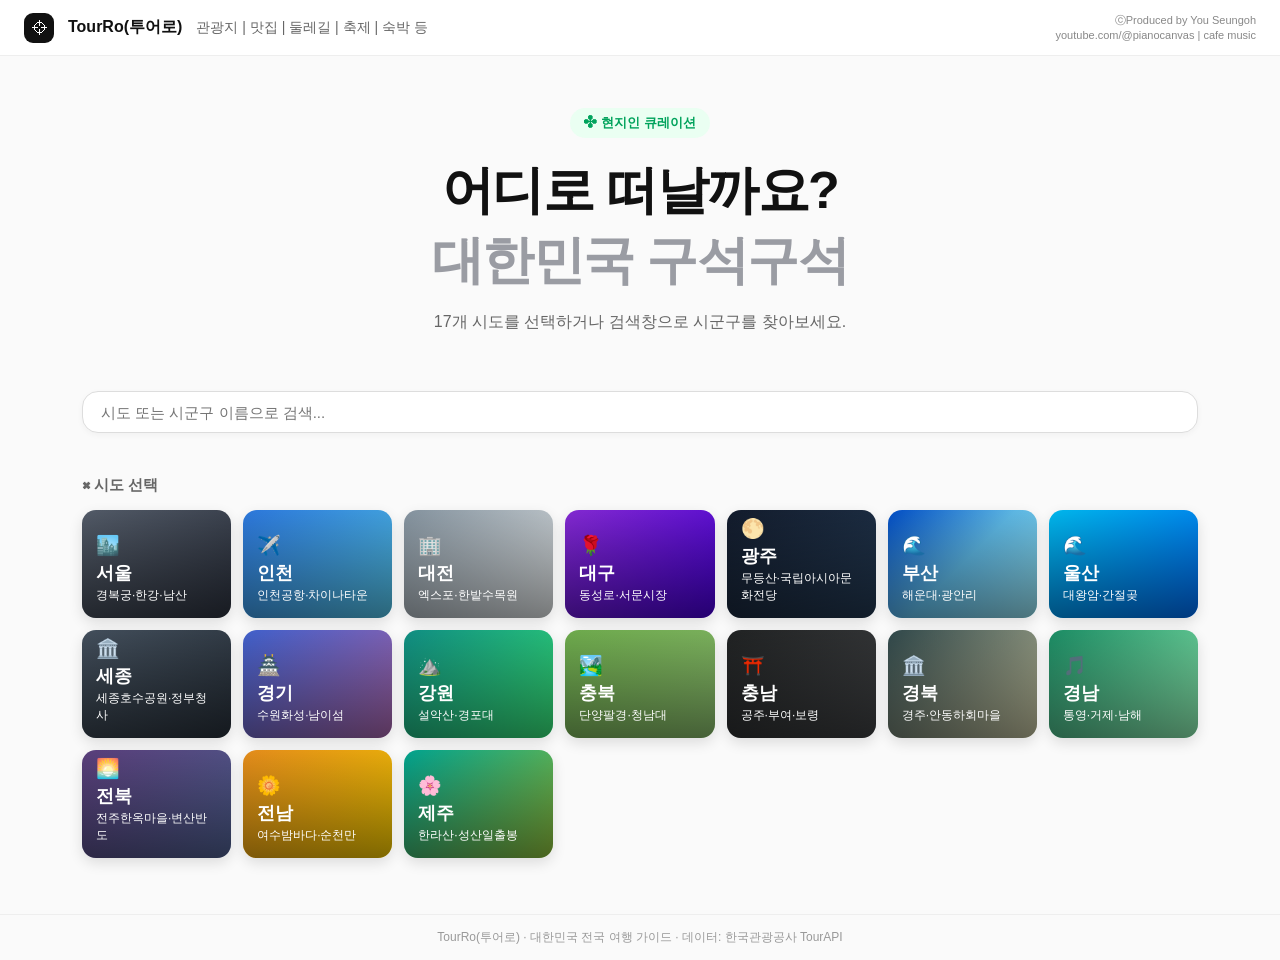
==== index.html @ e9c9a42f "TourGo first version" ====
<!DOCTYPE html>
<html lang="ko">
<head>
  <meta charset="UTF-8" />
  <meta name="viewport" content="width=device-width, initial-scale=1.0" />
  <title>TourRo(투어로) - 대한민국 구석구석</title>
  <meta name="description" content="한국관광공사 TourAPI 기반 대한민국 여행정보 서비스" />
  <link rel="stylesheet" href="css/style.css" />
</head>
<body>
  <header class="topbar">
    <a class="brand" href="index.html">
      <span class="logo">⌖</span>
      <strong>TourRo(투어로)</strong>
      <span class="brand-sub">관광지 | 맛집 | 둘레길 | 축제 | 숙박 등</span>
    </a>
    <div class="credit">ⓒProduced by You Seungoh<br>youtube.com/@pianocanvas | cafe music</div>
  </header>

  <main>
    <section class="hero">
      <div class="badge">✣ 현지인 큐레이션</div>
      <h1>어디로 떠날까요?</h1>
      <h2>대한민국 구석구석</h2>
      <p>17개 시도를 선택하거나 검색창으로 시군구를 찾아보세요.</p>
    </section>

    <section class="search-box">
      <input id="searchInput" type="search" placeholder="시도 또는 시군구 이름으로 검색..." autocomplete="off" />
      <div id="searchResult" class="search-result"></div>
    </section>

    <section class="area-section">
      <h3>⌘ 시도 선택</h3>
      <div id="areaList" class="area-grid"></div>
    </section>
  </main>

  <footer>
    TourRo(투어로) · 대한민국 전국 여행 가이드 · 데이터: 한국관광공사 TourAPI
  </footer>

  <script src="js/config.js"></script>
  <script src="js/data.js"></script>
  <script src="js/main.js"></script>
</body>
</html>
---- css/style.css ----
* { box-sizing: border-box; }

body {
  margin: 0;
  font-family: "Pretendard", "Noto Sans KR", Arial, sans-serif;
  background: #fafafa;
  color: #111;
}

a { color: inherit; }

.topbar {
  height: 56px;
  padding: 0 24px;
  border-bottom: 1px solid #eee;
  display: flex;
  justify-content: space-between;
  align-items: center;
  background: rgba(255,255,255,.94);
  backdrop-filter: blur(10px);
  position: sticky;
  top: 0;
  z-index: 20;
}

.brand {
  display: flex;
  gap: 14px;
  align-items: center;
  text-decoration: none;
}

.logo {
  background: #111;
  color: white;
  width: 30px;
  height: 30px;
  border-radius: 9px;
  display: inline-flex;
  align-items: center;
  justify-content: center;
}

.brand-sub { color: #666; font-size: 14px; }

.credit {
  font-size: 11px;
  color: #888;
  text-align: right;
  line-height: 1.35;
}

.hero {
  text-align: center;
  padding: 52px 20px 42px;
}

.badge {
  display: inline-block;
  background: #eafff2;
  color: #00a35c;
  padding: 6px 14px;
  border-radius: 999px;
  font-size: 13px;
  font-weight: 700;
}

.hero h1 {
  font-size: clamp(34px, 5vw, 52px);
  margin: 18px 0 0;
  letter-spacing: -1.5px;
}

.hero h2 {
  font-size: clamp(34px, 5vw, 52px);
  margin: 0;
  color: #9a9ca3;
  letter-spacing: -1.5px;
}

.hero p { color: #666; }

.search-box {
  padding: 0 32px 20px;
  max-width: 1180px;
  margin: 0 auto;
}

.search-box input {
  width: 100%;
  height: 42px;
  border: 1px solid #ddd;
  border-radius: 16px;
  padding: 0 18px;
  font-size: 15px;
  background: white;
  outline: none;
  box-shadow: 0 2px 6px rgba(0,0,0,.04);
}

.search-box input:focus {
  border-color: #111;
}

.search-result {
  color: #777;
  font-size: 14px;
  padding: 8px 4px 0;
}

.area-section {
  padding: 0 32px 56px;
  max-width: 1180px;
  margin: 0 auto;
}

.area-section h3 {
  color: #666;
  font-size: 15px;
}

.area-grid {
  display: grid;
  grid-template-columns: repeat(auto-fill, minmax(145px, 1fr));
  gap: 12px;
}

.area-card {
  height: 108px;
  border-radius: 14px;
  overflow: hidden;
  color: white;
  text-decoration: none;
  box-shadow: 0 5px 14px rgba(0,0,0,.12);
  transition: transform .18s ease, box-shadow .18s ease;
}

.area-card:hover {
  transform: translateY(-3px);
  box-shadow: 0 8px 20px rgba(0,0,0,.18);
}

.area-overlay {
  height: 100%;
  padding: 14px;
  background: linear-gradient(to bottom, rgba(0,0,0,.08), rgba(0,0,0,.5));
  display: flex;
  flex-direction: column;
  justify-content: end;
}

.area-card-icon { font-size: 19px; }

.area-overlay h4 {
  margin: 4px 0 2px;
  font-size: 18px;
}

.area-overlay p {
  margin: 0;
  font-size: 12px;
}

.area-hero {
  margin: 20px auto;
  max-width: 1160px;
  height: 200px;
  border-radius: 20px;
  padding: 28px;
  color: white;
  display: flex;
  flex-direction: column;
  justify-content: space-between;
  box-shadow: inset 0 0 0 1000px rgba(0,0,0,.25);
}

.back-btn {
  color: white;
  text-decoration: none;
  background: rgba(0,0,0,.45);
  padding: 8px 14px;
  border-radius: 18px;
  width: fit-content;
  font-size: 14px;
}

.area-icon { font-size: 26px; }

.area-hero h1 {
  margin: 4px 0;
  font-size: 34px;
}

.area-hero p { margin: 0; }

.filter-row {
  max-width: 1180px;
  margin: 0 auto;
  display: flex;
  gap: 8px;
  overflow-x: auto;
  padding: 8px 16px;
}

.filter-row button {
  white-space: nowrap;
  border: 1px solid #ddd;
  background: white;
  border-radius: 18px;
  padding: 8px 14px;
  cursor: pointer;
  color: #555;
}

.filter-row button.active {
  background: #111;
  color: white;
  border-color: #111;
}

.count-text {
  max-width: 1180px;
  margin: 10px auto;
  padding: 0 16px;
  color: #999;
}

.place-grid {
  max-width: 1180px;
  margin: 0 auto;
  display: grid;
  grid-template-columns: repeat(auto-fill, minmax(210px, 1fr));
  gap: 14px;
  padding: 0 16px 16px;
}

.place-card {
  background: white;
  border-radius: 14px;
  overflow: hidden;
  border: 1px solid #eee;
  text-decoration: none;
  color: inherit;
  transition: transform .18s ease, box-shadow .18s ease;
}

.place-card:hover {
  transform: translateY(-3px);
  box-shadow: 0 8px 18px rgba(0,0,0,.08);
}

.thumb {
  height: 150px;
  background: #f3f3f3;
  position: relative;
}

.thumb img {
  width: 100%;
  height: 100%;
  object-fit: cover;
}

.no-img {
  height: 100%;
  display: flex;
  align-items: center;
  justify-content: center;
  color: #d7d7d7;
  font-size: 38px;
}

.tag {
  position: absolute;
  top: 10px;
  left: 10px;
  background: #7a552f;
  color: white;
  border-radius: 12px;
  padding: 4px 8px;
  font-size: 12px;
  font-weight: 700;
}

.place-info { padding: 14px; }

.place-info h3 {
  font-size: 15px;
  margin: 0 0 8px;
  white-space: nowrap;
  overflow: hidden;
  text-overflow: ellipsis;
}

.place-info p {
  margin: 4px 0;
  font-size: 12px;
  color: #8a8a8a;
  white-space: nowrap;
  overflow: hidden;
  text-overflow: ellipsis;
}

.loading, .empty {
  padding: 24px;
  color: #777;
  line-height: 1.7;
}

.more-wrap {
  text-align: center;
  padding: 10px 0 60px;
}

.more-btn {
  border: 1px solid #ddd;
  background: white;
  border-radius: 999px;
  padding: 10px 22px;
  cursor: pointer;
}

.detail-wrap {
  max-width: 730px;
  padding: 28px 24px 60px;
}

.back-link {
  display: inline-block;
  margin-bottom: 20px;
  color: #666;
  text-decoration: none;
  font-size: 14px;
}

.detail-image {
  width: 100%;
  height: 260px;
  object-fit: cover;
  border-radius: 18px;
  background: linear-gradient(135deg,#eee,#fafafa);
  box-shadow: 0 4px 16px rgba(0,0,0,.12);
}

.image-placeholder {
  min-height: 260px;
}

.detail-wrap h1 {
  margin: 30px 0 8px;
  font-size: 28px;
}

.detail-addr {
  color: #8a8a8a;
  font-size: 14px;
}

.detail-box {
  background: white;
  border: 1px solid #eee;
  border-radius: 14px;
  padding: 18px;
  margin-top: 14px;
  line-height: 1.85;
}

.detail-box h3 {
  margin-top: 0;
  color: #777;
  font-size: 14px;
}

.map-buttons {
  display: flex;
  gap: 8px;
  flex-wrap: wrap;
}

.kakao-btn, .naver-btn {
  display: inline-block;
  margin-top: 10px;
  color: #111;
  padding: 10px 18px;
  border-radius: 10px;
  text-decoration: none;
  font-weight: bold;
}

.kakao-btn { background: #ffe500; }
.naver-btn { background: #03c75a; color: white; }

.hidden { display: none !important; }

footer {
  border-top: 1px solid #eee;
  text-align: center;
  padding: 14px;
  color: #999;
  font-size: 12px;
}

@media (max-width: 768px) {
  .topbar {
    padding: 0 16px;
  }

  .brand-sub, .credit { display: none; }

  .hero { padding-top: 44px; }

  .search-box, .area-section {
    padding-left: 16px;
    padding-right: 16px;
  }

  .area-grid {
    grid-template-columns: repeat(2, 1fr);
  }

  .area-hero {
    margin: 16px;
    height: 190px;
  }

  .place-grid {
    grid-template-columns: repeat(2, 1fr);
  }

  .detail-wrap {
    padding: 24px 16px 50px;
  }

  .detail-image {
    height: 230px;
  }
}

@media (max-width: 430px) {
  .place-grid {
    grid-template-columns: 1fr;
  }
}
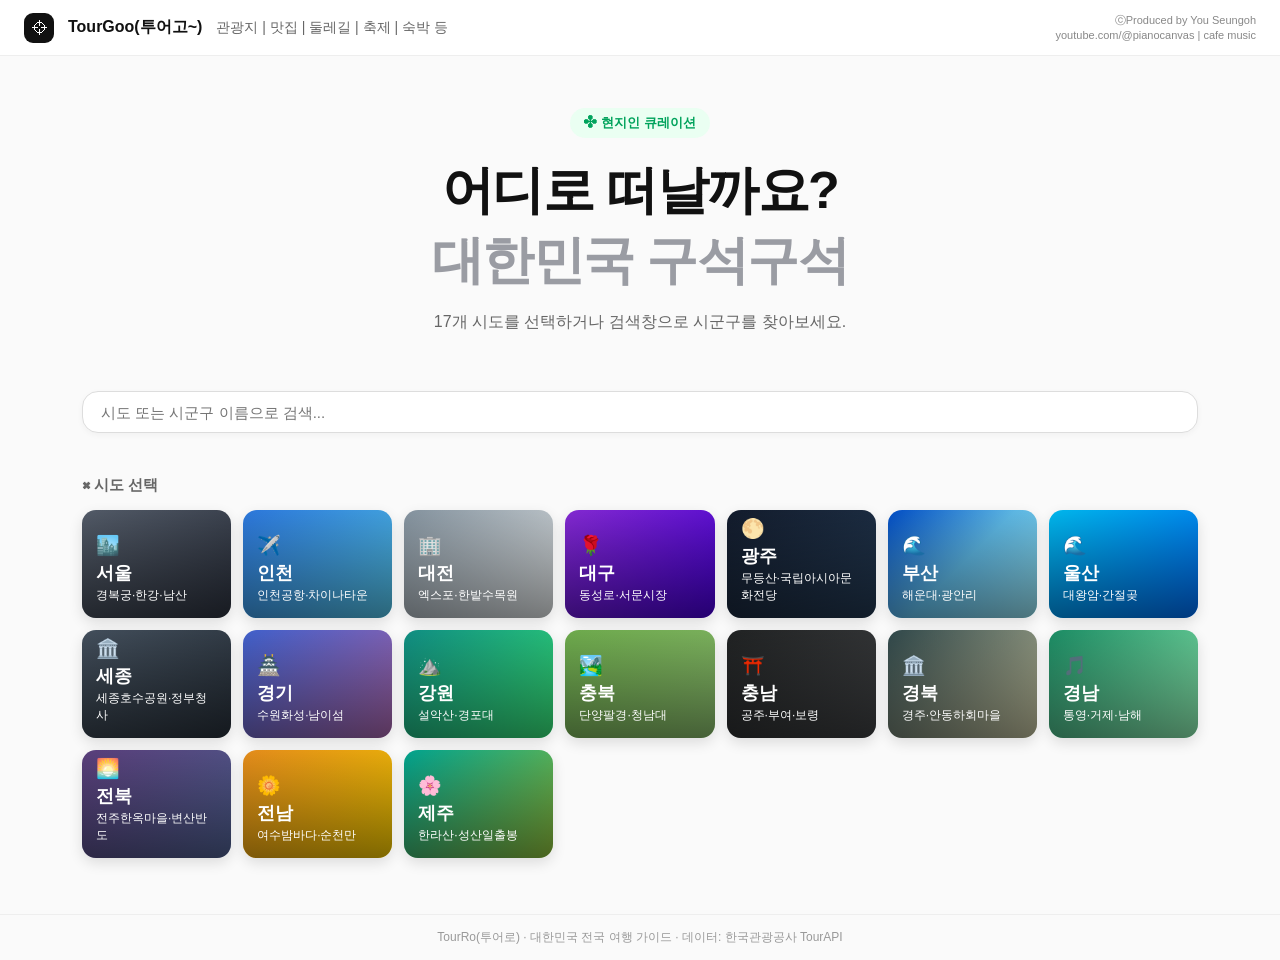
==== commit b6650d8f: "Update index.html" ====
--- a/index.html
+++ b/index.html
@@ -3,7 +3,7 @@
 <head>
   <meta charset="UTF-8" />
   <meta name="viewport" content="width=device-width, initial-scale=1.0" />
-  <title>TourRo(투어로) - 대한민국 구석구석</title>
+  <title>TourGoo(투어고~) - 대한민국 구석구석</title>
   <meta name="description" content="한국관광공사 TourAPI 기반 대한민국 여행정보 서비스" />
   <link rel="stylesheet" href="css/style.css" />
 </head>
@@ -11,7 +11,7 @@
   <header class="topbar">
     <a class="brand" href="index.html">
       <span class="logo">⌖</span>
-      <strong>TourRo(투어로)</strong>
+      <strong>TourGoo(투어고~)</strong>
       <span class="brand-sub">관광지 | 맛집 | 둘레길 | 축제 | 숙박 등</span>
     </a>
     <div class="credit">ⓒProduced by You Seungoh<br>youtube.com/@pianocanvas | cafe music</div>
